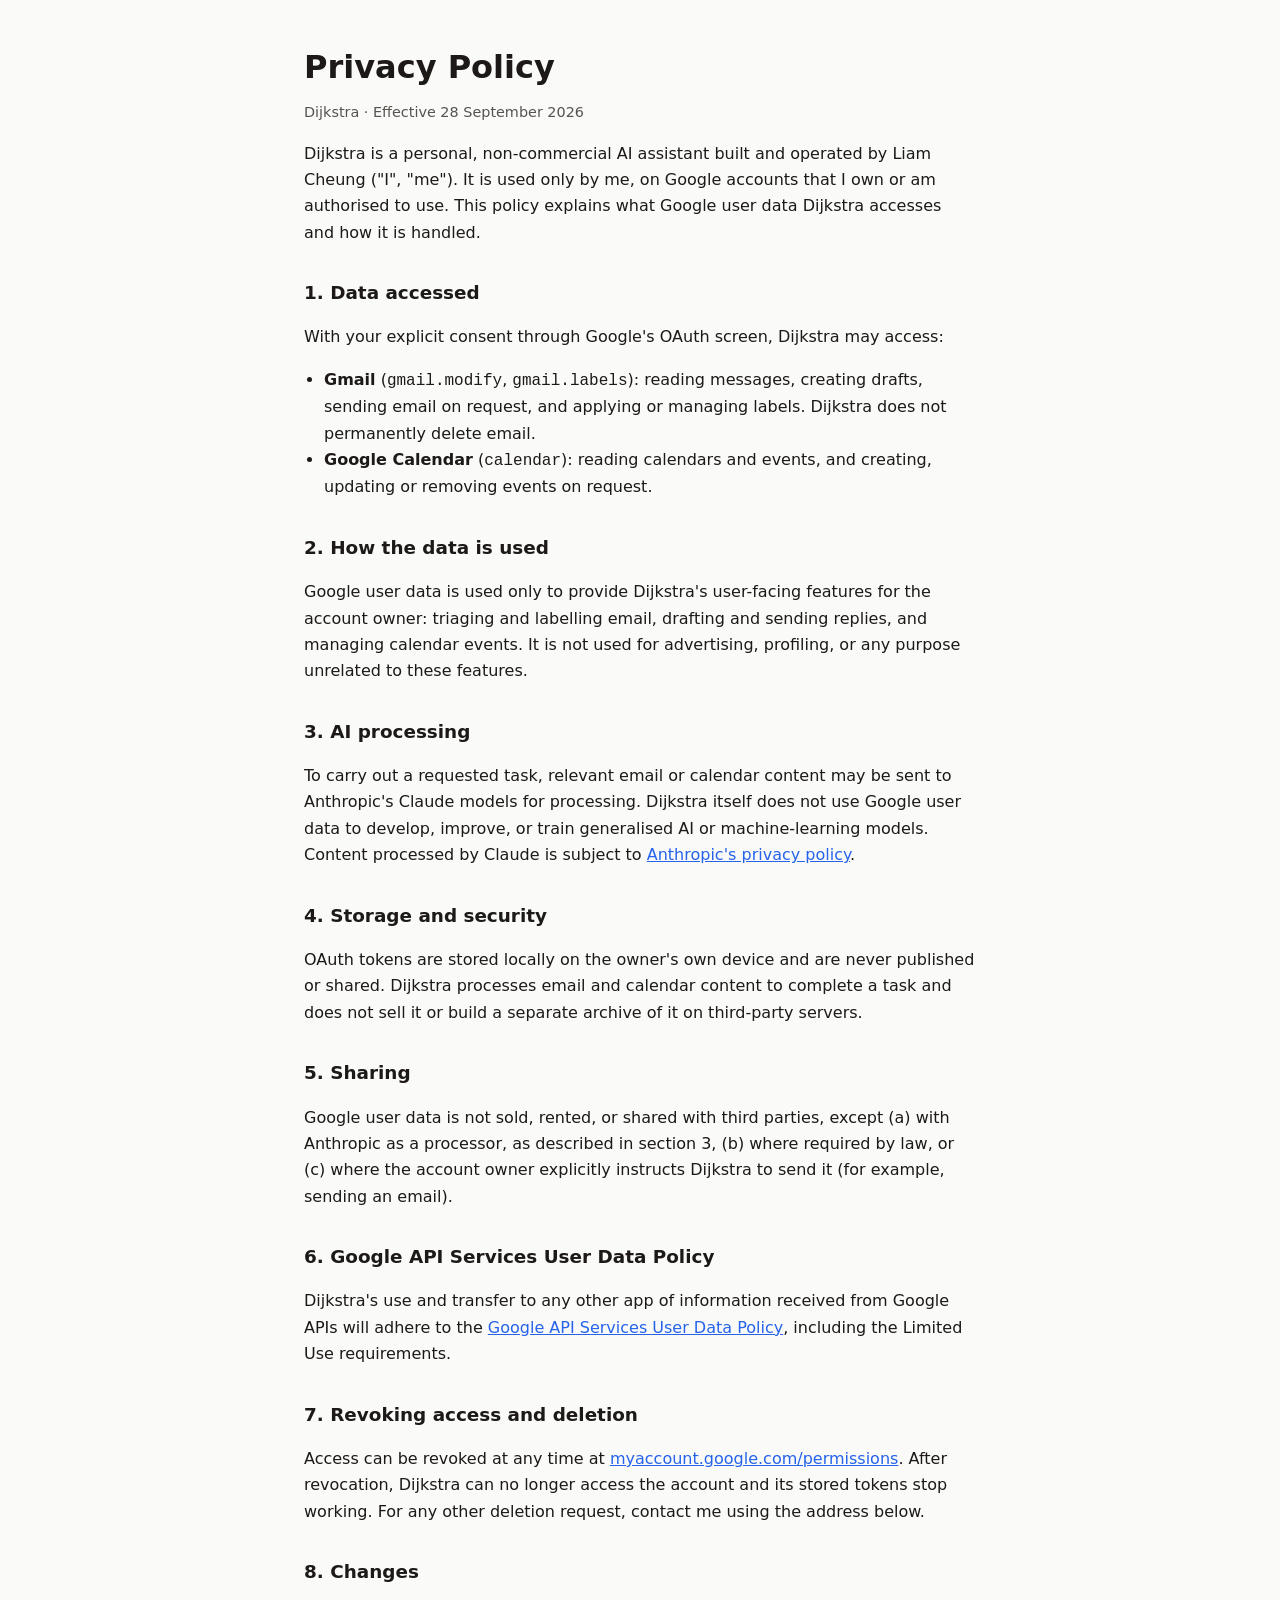
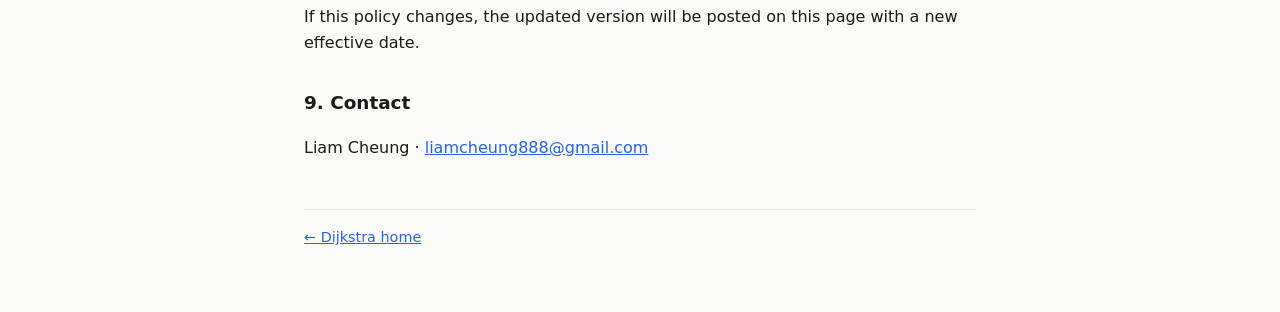
==== privacy.html @ cd123503 "Add homepage and privacy policy" ====
<!doctype html>
<html lang="en">
<head>
  <meta charset="utf-8">
  <meta name="viewport" content="width=device-width, initial-scale=1">
  <title>Dijkstra – Privacy Policy</title>
  <meta name="description" content="Privacy policy for Dijkstra, a personal AI assistant by Liam Cheung.">
  <link rel="stylesheet" href="style.css">
</head>
<body>
  <main>
    <h1>Privacy Policy</h1>
    <p class="muted">Dijkstra · Effective 28 September 2026</p>

    <p>
      Dijkstra is a personal, non-commercial AI assistant built and operated by
      Liam Cheung ("I", "me"). It is used only by me, on Google accounts that I
      own or am authorised to use. This policy explains what Google user data
      Dijkstra accesses and how it is handled.
    </p>

    <h2>1. Data accessed</h2>
    <p>With your explicit consent through Google's OAuth screen, Dijkstra may access:</p>
    <ul>
      <li><strong>Gmail</strong> (<code>gmail.modify</code>, <code>gmail.labels</code>): reading messages, creating drafts, sending email on request, and applying or managing labels. Dijkstra does not permanently delete email.</li>
      <li><strong>Google Calendar</strong> (<code>calendar</code>): reading calendars and events, and creating, updating or removing events on request.</li>
    </ul>

    <h2>2. How the data is used</h2>
    <p>
      Google user data is used only to provide Dijkstra's user-facing features for
      the account owner: triaging and labelling email, drafting and sending replies,
      and managing calendar events. It is not used for advertising, profiling, or any
      purpose unrelated to these features.
    </p>

    <h2>3. AI processing</h2>
    <p>
      To carry out a requested task, relevant email or calendar content may be sent
      to Anthropic's Claude models for processing. Dijkstra itself does not use Google
      user data to develop, improve, or train generalised AI or machine-learning
      models. Content processed by Claude is subject to
      <a href="https://www.anthropic.com/legal/privacy">Anthropic's privacy policy</a>.
    </p>

    <h2>4. Storage and security</h2>
    <p>
      OAuth tokens are stored locally on the owner's own device and are never
      published or shared. Dijkstra processes email and calendar content to complete
      a task and does not sell it or build a separate archive of it on third-party
      servers.
    </p>

    <h2>5. Sharing</h2>
    <p>
      Google user data is not sold, rented, or shared with third parties, except
      (a) with Anthropic as a processor, as described in section 3, (b) where
      required by law, or (c) where the account owner explicitly instructs Dijkstra
      to send it (for example, sending an email).
    </p>

    <h2>6. Google API Services User Data Policy</h2>
    <p>
      Dijkstra's use and transfer to any other app of information received from
      Google APIs will adhere to the
      <a href="https://developers.google.com/terms/api-services-user-data-policy">Google API Services User Data Policy</a>,
      including the Limited Use requirements.
    </p>

    <h2>7. Revoking access and deletion</h2>
    <p>
      Access can be revoked at any time at
      <a href="https://myaccount.google.com/permissions">myaccount.google.com/permissions</a>.
      After revocation, Dijkstra can no longer access the account and its stored
      tokens stop working. For any other deletion request, contact me using the address below.
    </p>

    <h2>8. Changes</h2>
    <p>
      If this policy changes, the updated version will be posted on this page with a
      new effective date.
    </p>

    <h2>9. Contact</h2>
    <p>
      Liam Cheung · <a href="mailto:liamcheung888@gmail.com">liamcheung888@gmail.com</a>
    </p>

    <footer>
      <a href="index.html">← Dijkstra home</a>
    </footer>
  </main>
</body>
</html>
---- style.css ----
/* Shared styles for the Dijkstra homepage + privacy policy.
   Plain CSS, no build step, so GitHub Pages can serve it as-is. */

:root {
  --bg: #fafaf9;
  --fg: #1c1917;
  --muted: #57534e;
  --accent: #2563eb;
  --rule: #e7e5e4;
}

/* Follow the visitor's OS dark-mode setting */
@media (prefers-color-scheme: dark) {
  :root {
    --bg: #0c0a09;
    --fg: #e7e5e4;
    --muted: #a8a29e;
    --accent: #60a5fa;
    --rule: #292524;
  }
}

* { box-sizing: border-box; }

body {
  margin: 0;
  background: var(--bg);
  color: var(--fg);
  font: 16px/1.65 system-ui, -apple-system, "Segoe UI", Roboto, sans-serif;
}

main {
  max-width: 44rem;          /* ~70 characters per line for readability */
  margin: 0 auto;
  padding: 3rem 1rem 4rem;   /* 1rem side gutter keeps it usable on phones */
}

h1 { font-size: 2rem; line-height: 1.2; margin: 0 0 .25rem; }
h2 { font-size: 1.15rem; margin: 2rem 0 .5rem; }
p, li { color: var(--fg); }
.muted { color: var(--muted); font-size: .9rem; }
a { color: var(--accent); }
ul { padding-left: 1.25rem; }

footer {
  margin-top: 3rem;
  padding-top: 1rem;
  border-top: 1px solid var(--rule);
  font-size: .9rem;
  color: var(--muted);
}
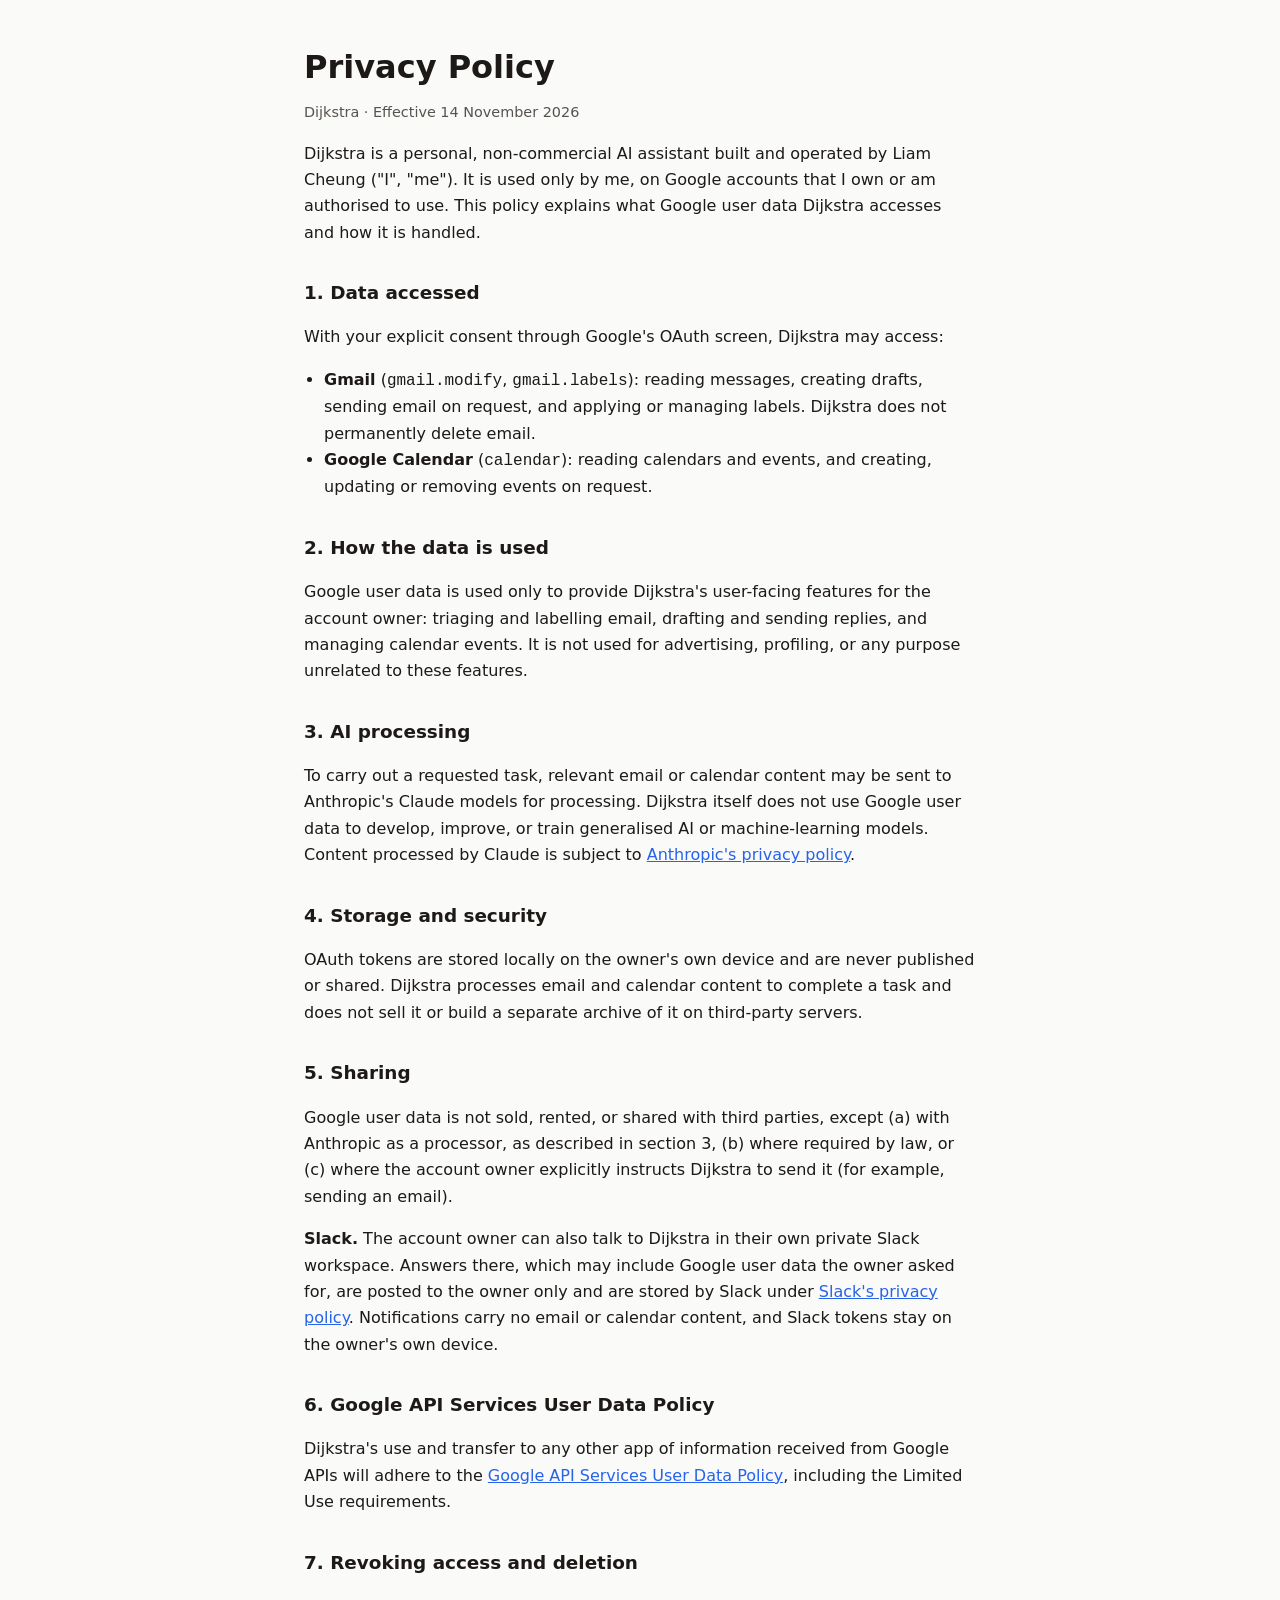
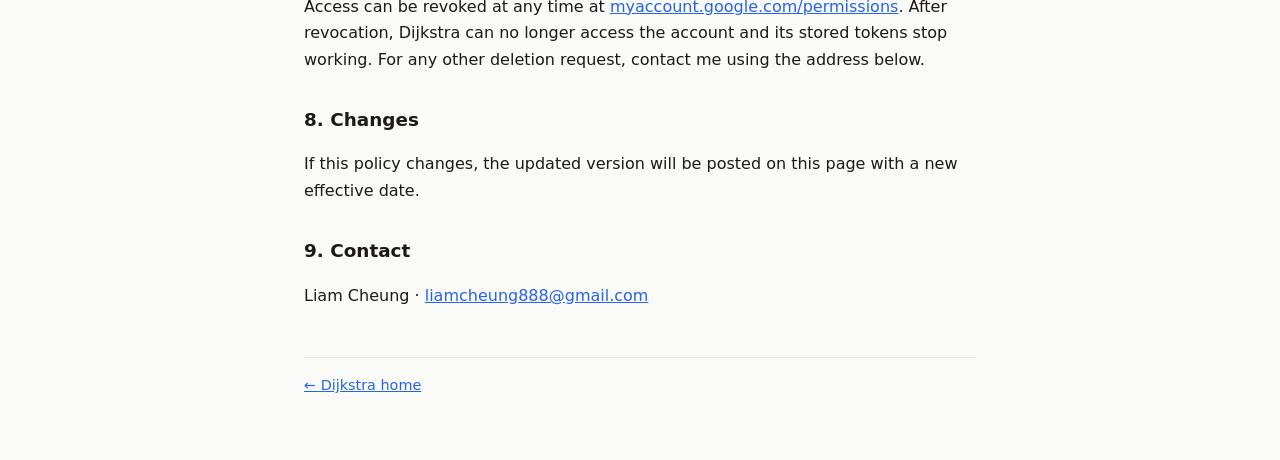
==== commit e5c81a52: "Privacy: Slack as a place Dijkstra answers the owner Co-Authored-By: Claude Opus 5.5 <noreply@anthro" ====
--- a/privacy.html
+++ b/privacy.html
@@ -10,7 +10,7 @@
 <body>
   <main>
     <h1>Privacy Policy</h1>
-    <p class="muted">Dijkstra · Effective 28 September 2026</p>
+    <p class="muted">Dijkstra · Effective 14 November 2026</p>
 
     <p>
       Dijkstra is a personal, non-commercial AI assistant built and operated by
@@ -58,6 +58,14 @@
       required by law, or (c) where the account owner explicitly instructs Dijkstra
       to send it (for example, sending an email).
     </p>
+    <p>
+      <strong>Slack.</strong> The account owner can also talk to Dijkstra in their own
+      private Slack workspace. Answers there, which may include Google user data the
+      owner asked for, are posted to the owner only and are stored by Slack under
+      <a href="https://slack.com/trust/privacy/privacy-policy">Slack's privacy policy</a>.
+      Notifications carry no email or calendar content, and Slack tokens stay on the
+      owner's own device.
+    </p>
 
     <h2>6. Google API Services User Data Policy</h2>
     <p>
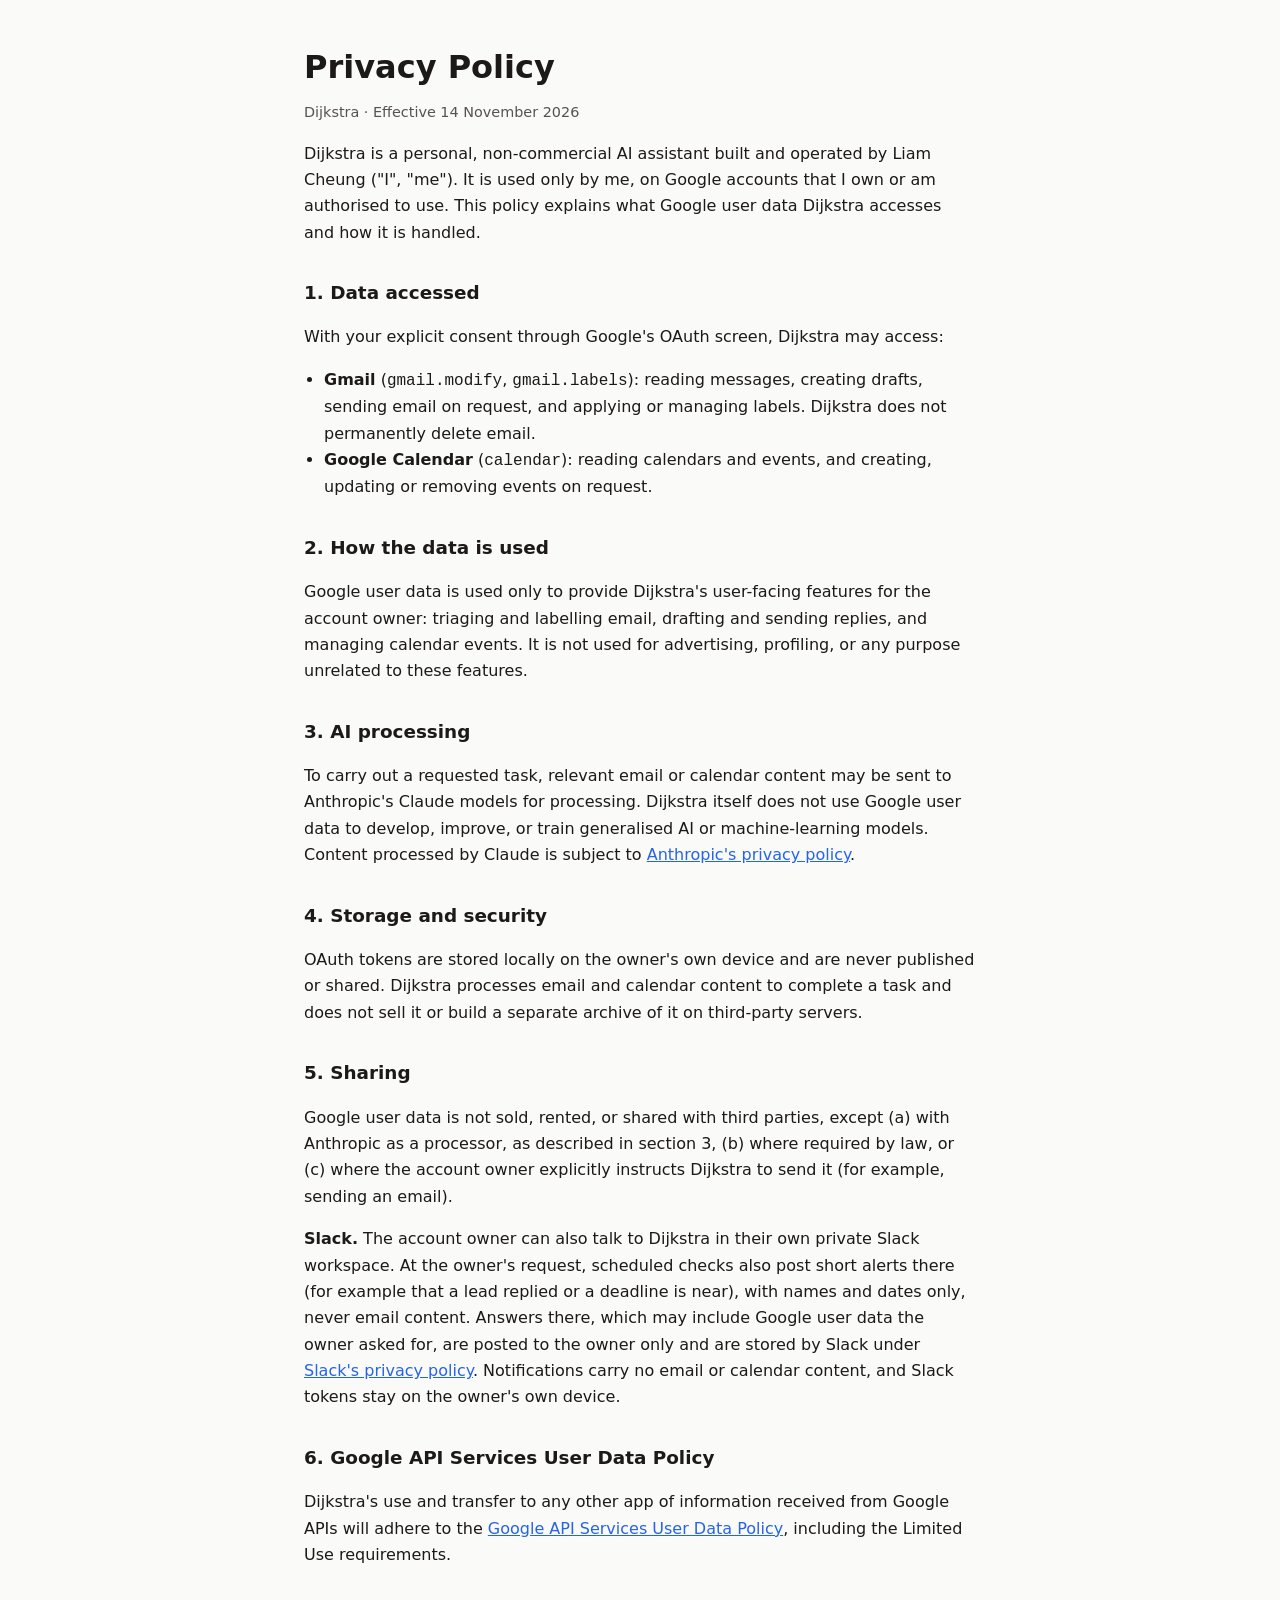
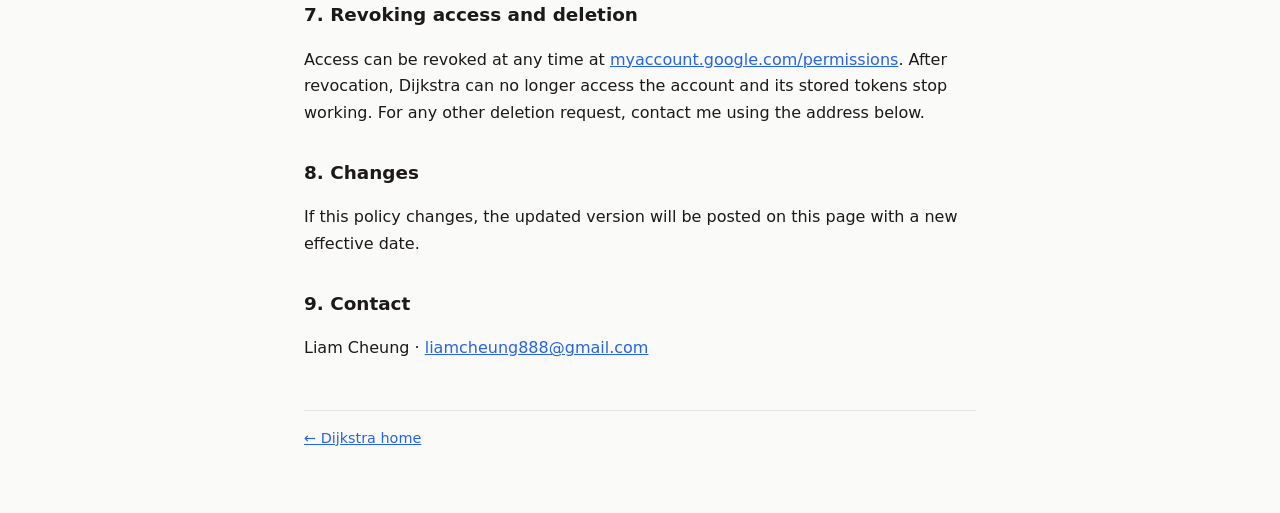
==== commit 92ccb1d5: "privacy: scheduled briefing-room alerts Co-Authored-By: Claude Opus 5.5 <noreply@anthropic.com>" ====
--- a/privacy.html
+++ b/privacy.html
@@ -60,7 +60,9 @@
     </p>
     <p>
       <strong>Slack.</strong> The account owner can also talk to Dijkstra in their own
-      private Slack workspace. Answers there, which may include Google user data the
+      private Slack workspace. At the owner's request, scheduled checks also post short
+      alerts there (for example that a lead replied or a deadline is near), with names and
+      dates only, never email content. Answers there, which may include Google user data the
       owner asked for, are posted to the owner only and are stored by Slack under
       <a href="https://slack.com/trust/privacy/privacy-policy">Slack's privacy policy</a>.
       Notifications carry no email or calendar content, and Slack tokens stay on the
